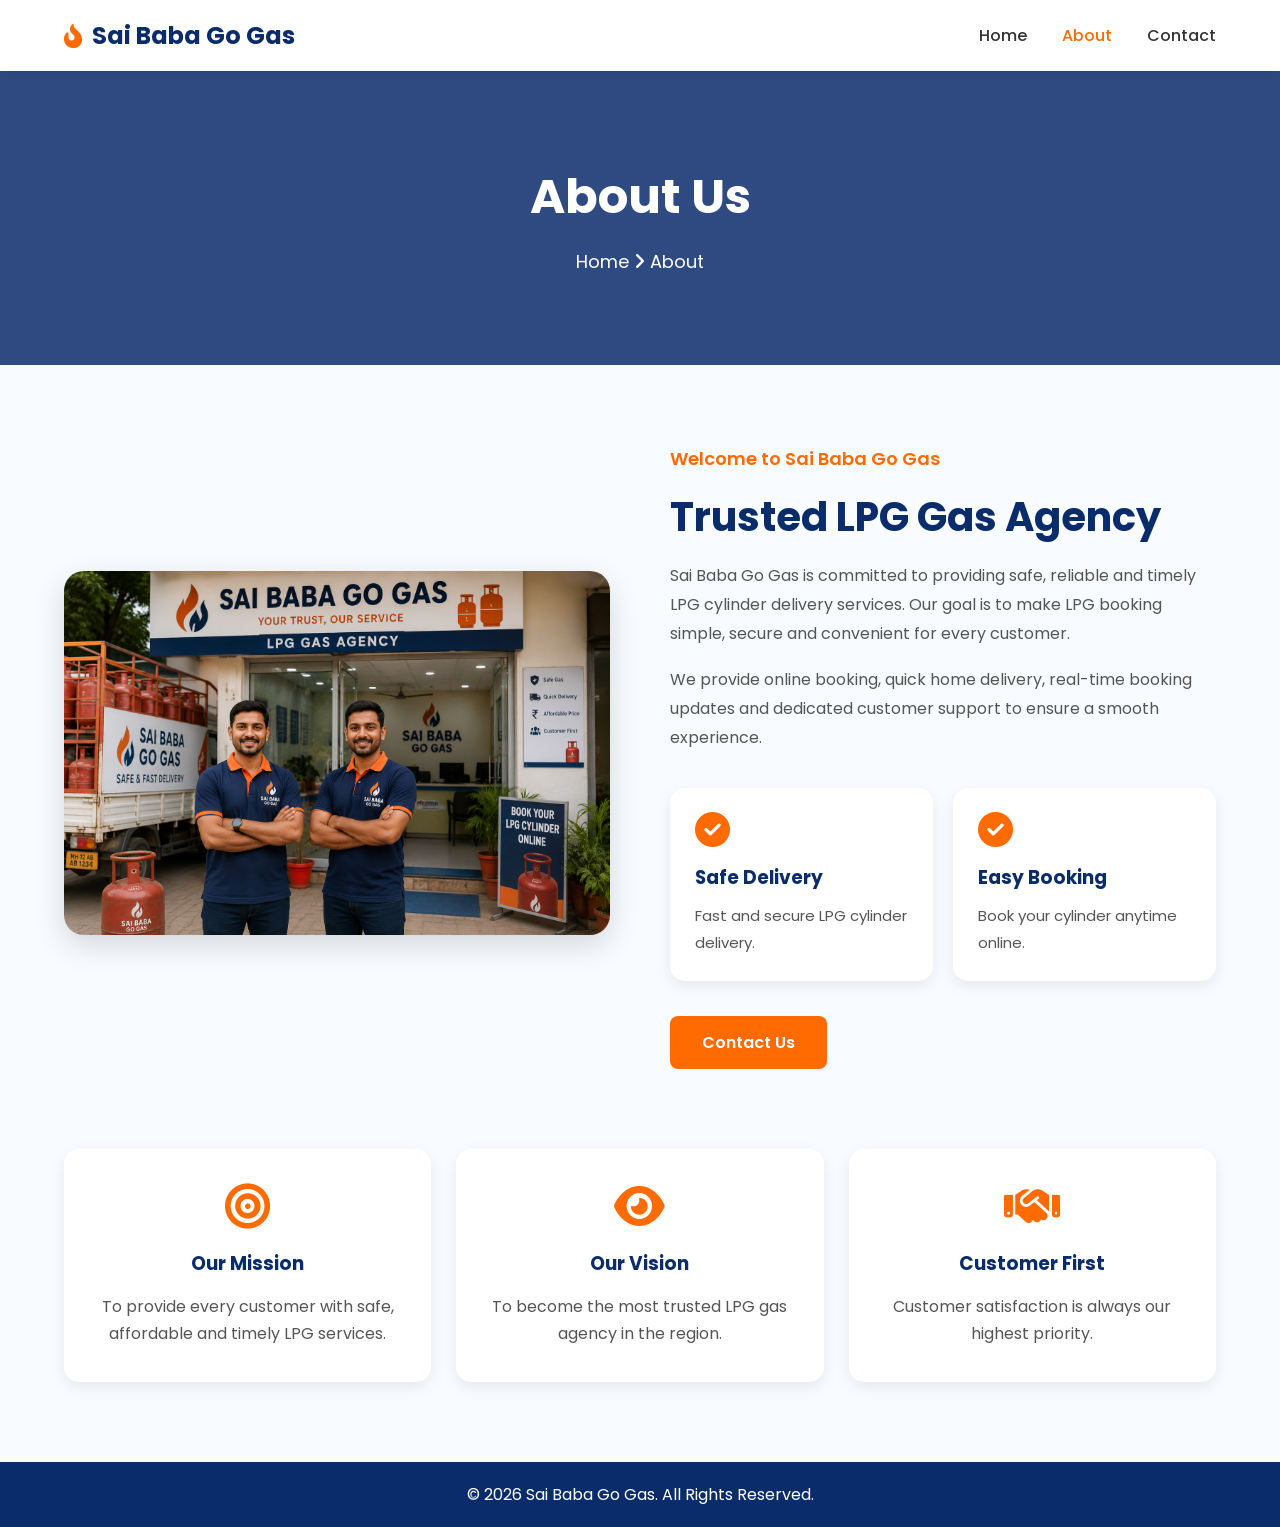
==== about/about.html @ 639c7b0b "Initial commit" ====
<!DOCTYPE html>
<html lang="en">

<head>
    <meta charset="UTF-8">
    <meta name="viewport" content="width=device-width, initial-scale=1.0">
    <title>About Us | Sai Baba Go Gas</title>

    <link rel="stylesheet" href="about.css">

    <!-- Font Awesome -->
    <link rel="stylesheet"
        href="https://cdnjs.cloudflare.com/ajax/libs/font-awesome/6.7.2/css/all.min.css">
</head>

<body>

    <!-- ================= NAVBAR ================= -->

    <header>

        <nav class="navbar">

            <div class="logo">

                <i class="fa-solid fa-fire-flame-curved"></i>
                <span>Sai Baba Go Gas</span>

            </div>

            <ul>

                <li><a href="../index.html">Home</a></li>

                <li><a href="#" class="active">About</a></li>

                <li><a href="../contact/contact.html">Contact</a></li>

            </ul>

        </nav>

    </header>


    <!-- ================= PAGE BANNER ================= -->

    <section class="about-banner">

        <h1>About Us</h1>

        <p>
            Home <i class="fa-solid fa-angle-right"></i> About
        </p>

    </section>



    <!-- ================= ABOUT ================= -->

    <section class="about">

        <div class="about-image">

            <img src="about-gas.png" alt="About">

        </div>


        <div class="about-content">

            <span class="section-title">
                Welcome to Sai Baba Go Gas
            </span>

            <h2>
                Trusted LPG Gas Agency
            </h2>

            <p>

                Sai Baba Go Gas is committed to providing safe,
                reliable and timely LPG cylinder delivery services.

                Our goal is to make LPG booking simple, secure
                and convenient for every customer.

            </p>

            <p>

                We provide online booking, quick home delivery,
                real-time booking updates and dedicated customer
                support to ensure a smooth experience.

            </p>


            <div class="about-box">

                <div class="box">

                    <i class="fa-solid fa-circle-check"></i>

                    <h3>Safe Delivery</h3>

                    <p>Fast and secure LPG cylinder delivery.</p>

                </div>

                <div class="box">

                    <i class="fa-solid fa-circle-check"></i>

                    <h3>Easy Booking</h3>

                    <p>Book your cylinder anytime online.</p>

                </div>

            </div>

            <a href="../contact/contact.html" class="about-btn">
                Contact Us
            </a>

        </div>

    </section>



    <!-- ================= MISSION ================= -->

    <section class="mission">

        <div class="mission-card">

            <i class="fa-solid fa-bullseye"></i>

            <h3>Our Mission</h3>

            <p>
                To provide every customer with safe,
                affordable and timely LPG services.
            </p>

        </div>

        <div class="mission-card">

            <i class="fa-solid fa-eye"></i>

            <h3>Our Vision</h3>

            <p>
                To become the most trusted LPG
                gas agency in the region.
            </p>

        </div>

        <div class="mission-card">

            <i class="fa-solid fa-handshake"></i>

            <h3>Customer First</h3>

            <p>
                Customer satisfaction is always
                our highest priority.
            </p>

        </div>

    </section>



    <!-- ================= FOOTER ================= -->

    <footer>

        <p>

            © 2026 Sai Baba Go Gas. All Rights Reserved.

        </p>

    </footer>

</body>

</html>
---- about/about.css ----
/* ===========================
   GOOGLE FONT
=========================== */

@import url('https://fonts.googleapis.com/css2?family=Poppins:wght@300;400;500;600;700;800&display=swap');

*{
    margin:0;
    padding:0;
    box-sizing:border-box;
    font-family:'Poppins',sans-serif;
}

body{
    background:#f8fbff;
    color:#333;
}

/* ===========================
        NAVBAR
=========================== */

header{
    width:100%;
    background:#ffffff;
    box-shadow:0 2px 10px rgba(0,0,0,.08);
    position:sticky;
    top:0;
    z-index:1000;
}

.navbar{
    width:90%;
    margin:auto;
    display:flex;
    justify-content:space-between;
    align-items:center;
    padding:18px 0;
}

.logo{
    display:flex;
    align-items:center;
    gap:10px;
    font-size:24px;
    font-weight:700;
    color:#0b2c6b;
}

.logo i{
    color:#ff6b00;
}

.navbar ul{
    display:flex;
    list-style:none;
    gap:35px;
}

.navbar ul li a{
    text-decoration:none;
    color:#333;
    font-weight:500;
    transition:.3s;
}

.navbar ul li a:hover,
.navbar ul li a.active{
    color:#ff6b00;
}

/* ===========================
      PAGE BANNER
=========================== */

.about-banner{
    background:linear-gradient(rgba(11,44,107,.85),rgba(11,44,107,.85)),
    url("../images/about-gas.jpg") center/cover;
    color:#fff;
    text-align:center;
    padding:90px 20px;
}

.about-banner h1{
    font-size:48px;
    margin-bottom:15px;
}

.about-banner p{
    font-size:18px;
}

/* ===========================
      ABOUT SECTION
=========================== */

.about{
    width:90%;
    margin:80px auto;
    display:flex;
    align-items:center;
    gap:60px;
}

.about-image{
    flex:1;
}

.about-image img{
    width:100%;
    border-radius:20px;
    box-shadow:0 10px 30px rgba(0,0,0,.15);
}

.about-content{
    flex:1;
}

.section-title{
    color:#ff6b00;
    font-weight:600;
    font-size:18px;
}

.about-content h2{
    font-size:40px;
    color:#0b2c6b;
    margin:15px 0;
}

.about-content p{
    color:#555;
    line-height:1.8;
    margin-bottom:18px;
}

/* ===========================
      ABOUT BOX
=========================== */

.about-box{
    display:grid;
    grid-template-columns:repeat(2,1fr);
    gap:20px;
    margin:35px 0;
}

.box{
    background:#fff;
    padding:25px;
    border-radius:15px;
    box-shadow:0 5px 15px rgba(0,0,0,.08);
    transition:.3s;
}

.box:hover{
    transform:translateY(-6px);
}

.box i{
    font-size:35px;
    color:#ff6b00;
    margin-bottom:15px;
}

.box h3{
    color:#0b2c6b;
    margin-bottom:10px;
}

.box p{
    margin:0;
    font-size:15px;
}

/* ===========================
        BUTTON
=========================== */

.about-btn{
    display:inline-block;
    text-decoration:none;
    background:#ff6b00;
    color:#fff;
    padding:14px 32px;
    border-radius:8px;
    font-weight:600;
    transition:.3s;
}

.about-btn:hover{
    background:#e45d00;
}

/* ===========================
      MISSION SECTION
=========================== */

.mission{
    width:90%;
    margin:80px auto;
    display:grid;
    grid-template-columns:repeat(3,1fr);
    gap:25px;
}

.mission-card{
    background:#fff;
    padding:35px;
    border-radius:15px;
    text-align:center;
    box-shadow:0 5px 15px rgba(0,0,0,.08);
    transition:.3s;
}

.mission-card:hover{
    transform:translateY(-8px);
}

.mission-card i{
    font-size:45px;
    color:#ff6b00;
    margin-bottom:20px;
}

.mission-card h3{
    color:#0b2c6b;
    margin-bottom:15px;
}

.mission-card p{
    color:#555;
    line-height:1.7;
}

/* ===========================
        FOOTER
=========================== */

footer{
    background:#0b2c6b;
    color:#fff;
    text-align:center;
    padding:20px;
    margin-top:70px;
}

/* ===========================
      RESPONSIVE
=========================== */

@media(max-width:992px){

.about{
    flex-direction:column;
}

.about-box{
    grid-template-columns:1fr;
}

.mission{
    grid-template-columns:1fr;
}

.about-content h2{
    font-size:32px;
}

}

@media(max-width:768px){

.navbar{
    flex-direction:column;
    gap:15px;
}

.navbar ul{
    gap:18px;
    flex-wrap:wrap;
    justify-content:center;
}

.about-banner h1{
    font-size:36px;
}

.about-content h2{
    font-size:28px;
}

}
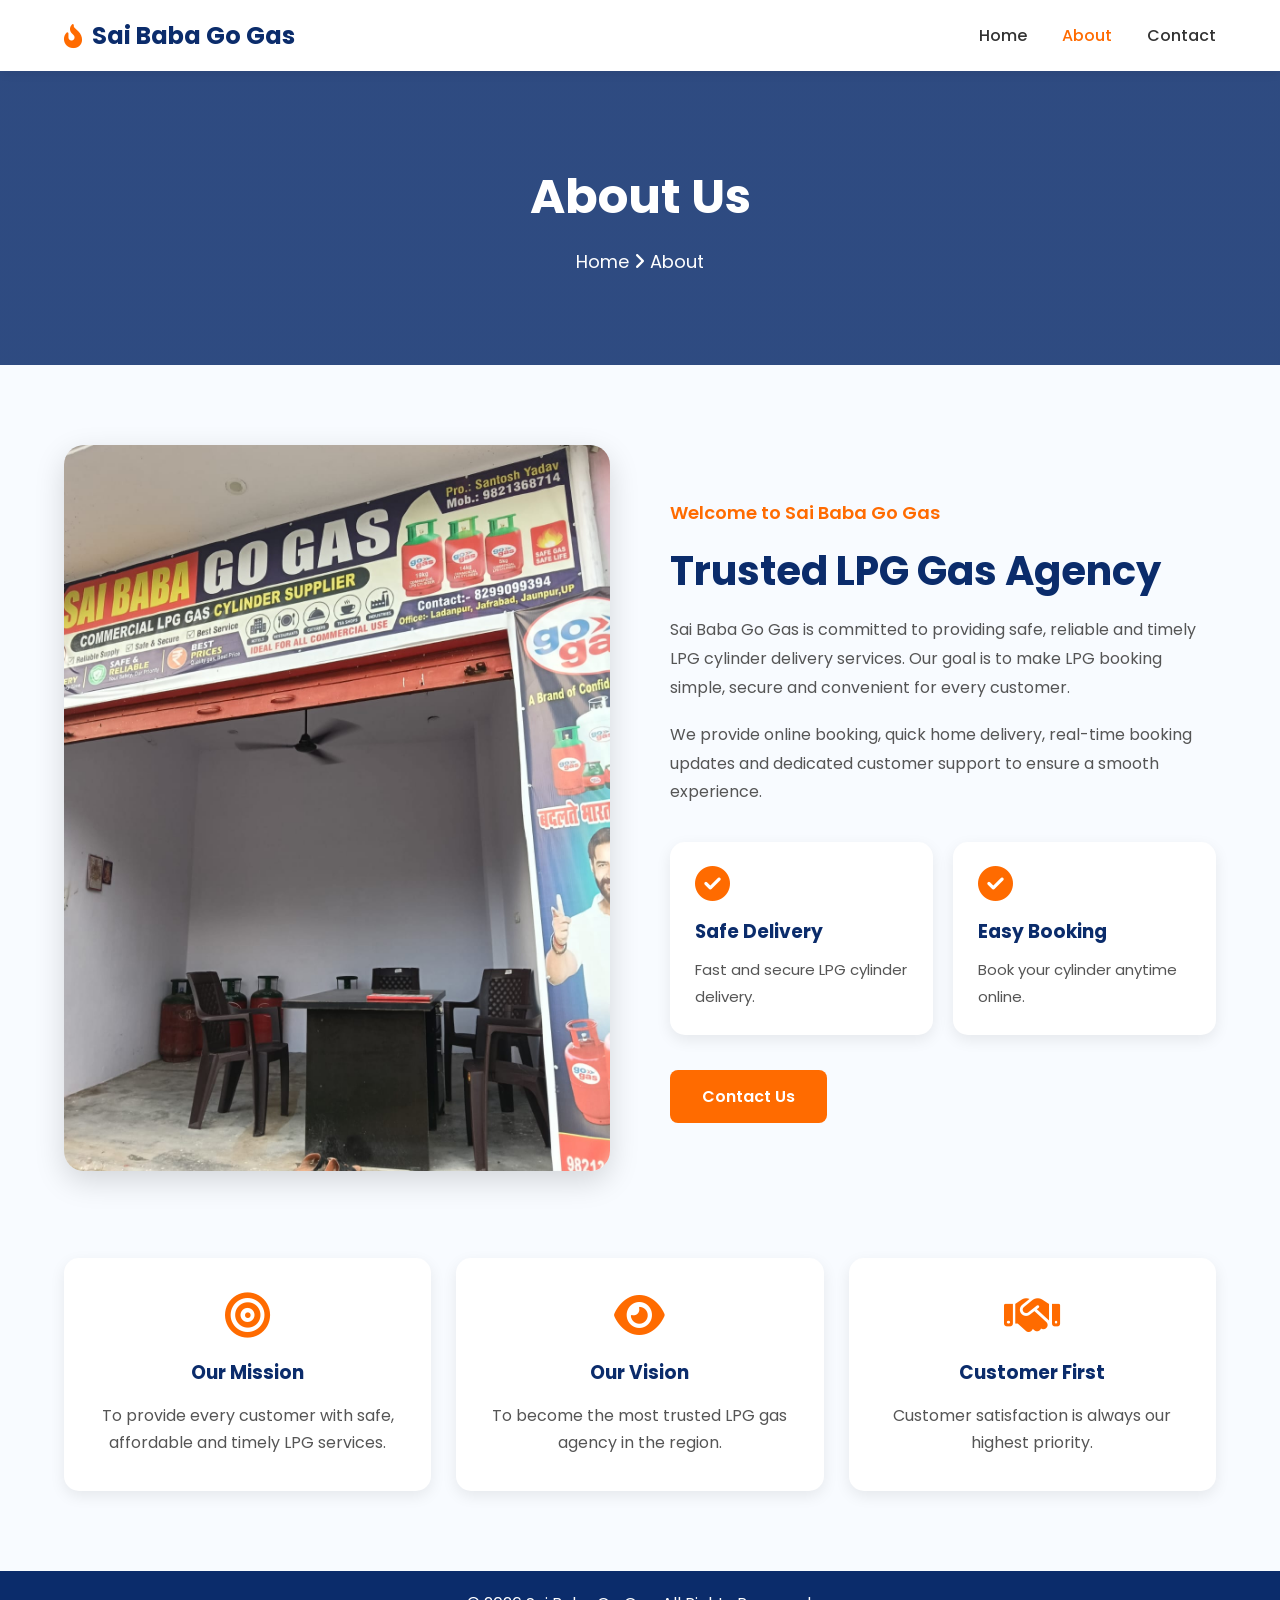
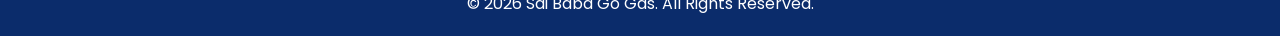
==== commit 0a22f9c4: "Update website design and functionality" ====
--- a/about/about.html
+++ b/about/about.html
@@ -63,7 +63,7 @@
 
         <div class="about-image">
 
-            <img src="about-gas.png" alt="About">
+            <img src="office.png" alt="About">
 
         </div>
 
